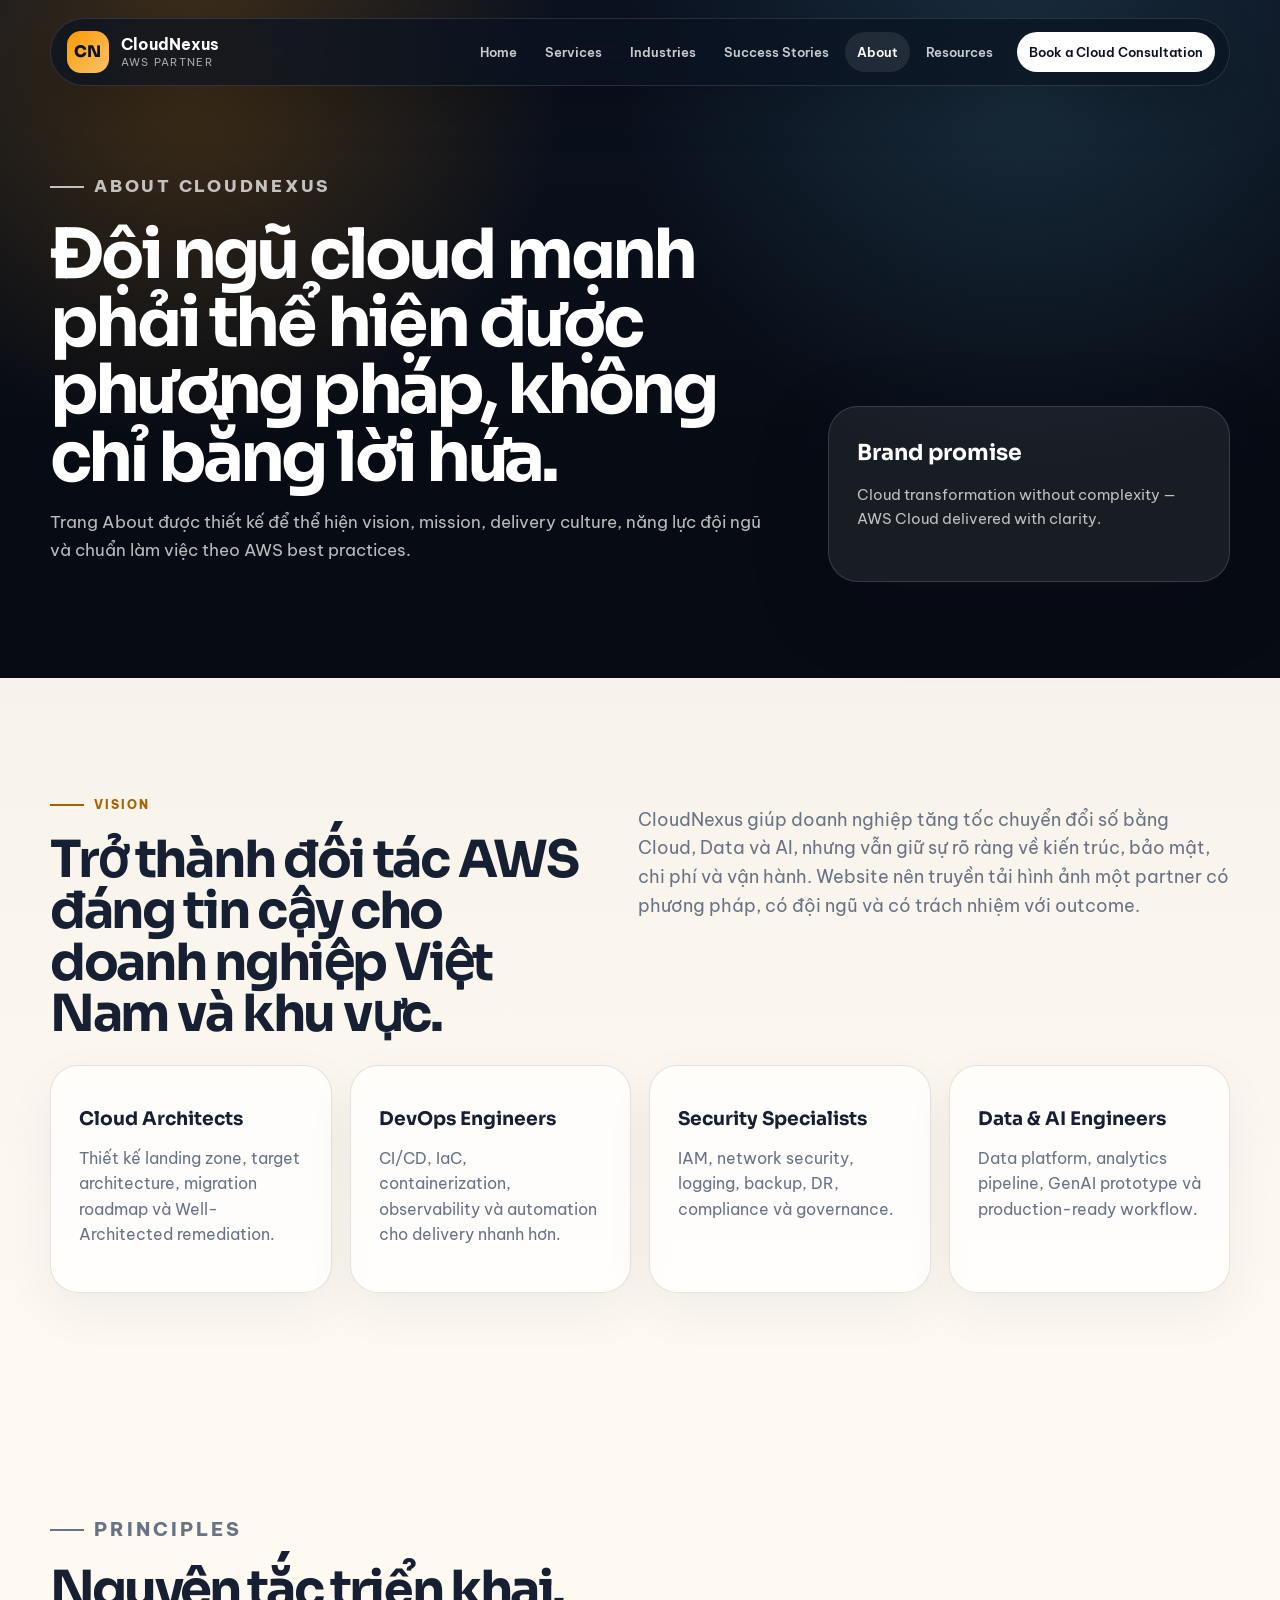
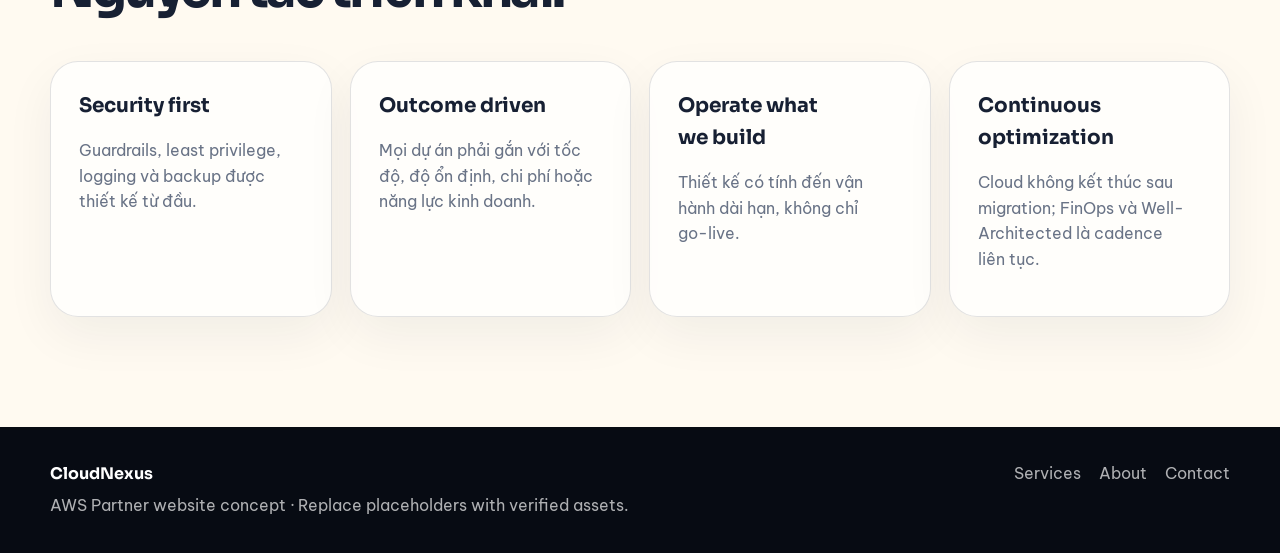
==== about.html @ 5b0bb78f "Build AWS partner website prototype" ====
<!doctype html>
<html lang="vi">
<head><meta charset="utf-8"><meta name="viewport" content="width=device-width, initial-scale=1"><title>About | CloudNexus AWS Partner</title><meta name="description" content="Vision, mission, team and delivery principles for CloudNexus AWS Partner concept."><link rel="preconnect" href="https://fonts.googleapis.com"><link rel="preconnect" href="https://fonts.gstatic.com" crossorigin><link href="https://fonts.googleapis.com/css2?family=Be+Vietnam+Pro:wght@400;500;600;700;800&family=Sora:wght@500;600;700;800&display=swap" rel="stylesheet"><link rel="stylesheet" href="css/style.css"><meta name="theme-color" content="#0b1220"></head>
<body><header class="site-header" data-header><a class="brand" href="index.html"><span class="brand-mark">CN</span><span><strong>CloudNexus</strong><small>AWS Partner</small></span></a><button class="nav-toggle" type="button" aria-expanded="false" aria-controls="site-nav"><span></span><span></span></button><nav id="site-nav" class="site-nav"><a href="index.html">Home</a><a href="services.html">Services</a><a href="industries.html">Industries</a><a href="success-stories.html">Success Stories</a><a class="is-active" href="about.html">About</a><a href="resources.html">Resources</a><a class="nav-cta" href="contact.html">Book a Cloud Consultation</a></nav></header>
<main>
  <section class="page-hero section-dark"><div class="page-hero-grid"><div><p class="eyebrow"><span></span> About CloudNexus</p><h1>Đội ngũ cloud mạnh phải thể hiện được phương pháp, không chỉ bằng lời hứa.</h1><p>Trang About được thiết kế để thể hiện vision, mission, delivery culture, năng lực đội ngũ và chuẩn làm việc theo AWS best practices.</p></div><aside class="page-brief"><b>Brand promise</b><p>Cloud transformation without complexity — AWS Cloud delivered with clarity.</p></aside></div></section>
  <section class="section page-section"><div class="about-story"><div><p class="eyebrow dark"><span></span> Vision</p><h2>Trở thành đối tác AWS đáng tin cậy cho doanh nghiệp Việt Nam và khu vực.</h2></div><p>CloudNexus giúp doanh nghiệp tăng tốc chuyển đổi số bằng Cloud, Data và AI, nhưng vẫn giữ sự rõ ràng về kiến trúc, bảo mật, chi phí và vận hành. Website nên truyền tải hình ảnh một partner có phương pháp, có đội ngũ và có trách nhiệm với outcome.</p></div><div class="team-grid"><article><h3>Cloud Architects</h3><p>Thiết kế landing zone, target architecture, migration roadmap và Well-Architected remediation.</p></article><article><h3>DevOps Engineers</h3><p>CI/CD, IaC, containerization, observability và automation cho delivery nhanh hơn.</p></article><article><h3>Security Specialists</h3><p>IAM, network security, logging, backup, DR, compliance và governance.</p></article><article><h3>Data & AI Engineers</h3><p>Data platform, analytics pipeline, GenAI prototype và production-ready workflow.</p></article></div></section>
  <section class="section section-soft"><div class="section-heading"><p class="eyebrow dark"><span></span> Principles</p><h2>Nguyên tắc triển khai.</h2></div><div class="principle-grid"><article><b>Security first</b><p>Guardrails, least privilege, logging và backup được thiết kế từ đầu.</p></article><article><b>Outcome driven</b><p>Mọi dự án phải gắn với tốc độ, độ ổn định, chi phí hoặc năng lực kinh doanh.</p></article><article><b>Operate what we build</b><p>Thiết kế có tính đến vận hành dài hạn, không chỉ go-live.</p></article><article><b>Continuous optimization</b><p>Cloud không kết thúc sau migration; FinOps và Well-Architected là cadence liên tục.</p></article></div></section>
</main><footer class="site-footer"><div><strong>CloudNexus</strong><p>AWS Partner website concept · Replace placeholders with verified assets.</p></div><nav><a href="services.html">Services</a><a href="about.html">About</a><a href="contact.html">Contact</a></nav></footer><script src="js/app.js"></script></body></html>
---- css/style.css ----
:root {
  --ink: #0b1220;
  --ink-2: #111a2e;
  --paper: #f7f3eb;
  --soft: #fffaf1;
  --text: #172033;
  --muted: #697386;
  --line: rgba(17, 26, 46, .12);
  --orange: #ff9900;
  --amber: #f7c46c;
  --cyan: #70d7ff;
  --white: #ffffff;
  --shadow: 0 24px 80px rgba(11, 18, 32, .18);
  --radius: 28px;
}

* { box-sizing: border-box; }
html { scroll-behavior: smooth; }
body {
  margin: 0;
  color: var(--text);
  background: var(--paper);
  font-family: "Be Vietnam Pro", system-ui, sans-serif;
  line-height: 1.6;
  text-wrap: pretty;
}
a { color: inherit; text-decoration: none; }
button, input, select, textarea { font: inherit; }

.site-header {
  position: fixed;
  z-index: 50;
  top: 18px;
  left: 50%;
  width: min(1180px, calc(100% - 32px));
  transform: translateX(-50%);
  display: flex;
  align-items: center;
  justify-content: space-between;
  gap: 24px;
  padding: 12px 14px 12px 16px;
  color: var(--white);
  border: 1px solid rgba(255,255,255,.12);
  border-radius: 999px;
  background: rgba(11, 18, 32, .72);
  backdrop-filter: blur(22px);
  box-shadow: 0 18px 50px rgba(0,0,0,.2);
  transition: .25s ease;
}
.site-header.is-scrolled { top: 10px; background: rgba(11, 18, 32, .9); }
.brand { display: inline-flex; align-items: center; gap: 12px; min-width: max-content; }
.brand-mark {
  display: grid; place-items: center;
  width: 42px; height: 42px;
  color: var(--ink);
  font-family: Sora, sans-serif;
  font-weight: 800;
  border-radius: 14px;
  background: linear-gradient(135deg, var(--orange), var(--amber));
}
.brand strong, .brand small { display: block; line-height: 1.05; }
.brand small { margin-top: 4px; color: rgba(255,255,255,.62); font-size: 11px; letter-spacing: .12em; text-transform: uppercase; }
.site-nav { display: flex; align-items: center; gap: 4px; }
.site-nav a { padding: 10px 12px; color: rgba(255,255,255,.78); font-size: 13px; font-weight: 600; border-radius: 999px; transition: .2s ease; }
.site-nav a:hover, .site-nav a.is-active { color: var(--white); background: rgba(255,255,255,.09); }
.site-nav .nav-cta { margin-left: 8px; color: var(--ink); background: var(--white); }
.site-nav .nav-cta:hover { color: var(--ink); background: var(--orange); }
.nav-toggle { display: none; background: none; border: 0; padding: 8px; }
.nav-toggle span { display: block; width: 24px; height: 2px; margin: 5px; background: var(--white); }

.section, .hero { padding: 110px max(24px, calc((100vw - 1180px) / 2)); }
.section-dark, .section-ink {
  color: var(--white);
  background:
    radial-gradient(circle at 15% 10%, rgba(255,153,0,.22), transparent 30%),
    radial-gradient(circle at 80% 10%, rgba(112,215,255,.14), transparent 34%),
    linear-gradient(180deg, var(--ink), #070b13 70%);
}
.section-ink { background: linear-gradient(180deg, #101827, #0b1220); }
.section-soft { background: var(--soft); }

.hero { min-height: 100vh; display: grid; align-items: center; padding-top: 150px; overflow: hidden; }
.hero-grid, .about-grid, .contact-grid { display: grid; grid-template-columns: 1.04fr .96fr; gap: 70px; align-items: center; }
.hero h1, .section h2 {
  margin: 0;
  font-family: Sora, "Be Vietnam Pro", sans-serif;
  font-size: clamp(42px, 6vw, 78px);
  line-height: .98;
  letter-spacing: -.055em;
}
.section h2 { font-size: clamp(34px, 4vw, 58px); color: inherit; }
.hero-lead, .section-heading p, .large { max-width: 720px; color: rgba(255,255,255,.72); font-size: clamp(16px, 1.45vw, 20px); }
.section-heading p, .section-heading.dark p, .section:not(.section-dark):not(.section-ink) .section-heading p { color: var(--muted); }
.eyebrow { display: inline-flex; align-items: center; gap: 10px; margin: 0 0 20px; color: var(--amber); font-size: 12px; font-weight: 800; letter-spacing: .16em; text-transform: uppercase; }
.eyebrow span { width: 34px; height: 2px; background: currentColor; }
.eyebrow.dark { color: #a46200; }
.hero-actions { display: flex; flex-wrap: wrap; gap: 14px; margin: 34px 0; }
.btn { display: inline-flex; align-items: center; justify-content: center; min-height: 52px; padding: 0 22px; border: 0; border-radius: 999px; font-weight: 800; cursor: pointer; transition: .22s ease; }
.btn-primary { color: var(--ink); background: linear-gradient(135deg, var(--orange), var(--amber)); box-shadow: 0 18px 44px rgba(255,153,0,.24); }
.btn-primary:hover { transform: translateY(-2px); box-shadow: 0 22px 56px rgba(255,153,0,.34); }
.btn-secondary { color: var(--white); border: 1px solid rgba(255,255,255,.2); background: rgba(255,255,255,.06); }
.hero-proof { display: flex; flex-wrap: wrap; gap: 10px; }
.hero-proof span, .trust-strip span { padding: 9px 12px; color: rgba(255,255,255,.78); border: 1px solid rgba(255,255,255,.13); border-radius: 999px; background: rgba(255,255,255,.05); font-size: 12px; font-weight: 700; }

.cloud-visual { position: relative; min-height: 560px; border: 1px solid rgba(255,255,255,.1); border-radius: 42px; background: linear-gradient(145deg, rgba(255,255,255,.08), rgba(255,255,255,.02)); box-shadow: var(--shadow); overflow: hidden; }
.cloud-visual::before { content: ""; position: absolute; inset: 48px; border-radius: 50%; background: radial-gradient(circle, rgba(255,153,0,.13), transparent 58%); }
.orbit { position: absolute; inset: 92px 62px; border: 1px solid rgba(255,255,255,.13); border-radius: 50%; transform: rotate(-18deg); }
.orbit-two { inset: 126px 44px; transform: rotate(28deg); border-color: rgba(112,215,255,.18); }
.visual-card-main { position: absolute; z-index: 3; left: 48px; right: 48px; top: 64px; padding: 24px; border: 1px solid rgba(255,255,255,.14); border-radius: 24px; background: rgba(11,18,32,.72); backdrop-filter: blur(12px); }
.visual-card p, .metric-panel span { margin: 0 0 8px; font-size: 12px; letter-spacing: .12em; text-transform: uppercase; }
.visual-card p { color: rgba(255,255,255,.56); }
.metric-panel span { color: var(--muted); }
.visual-card strong { font-family: Sora, sans-serif; font-size: clamp(22px, 2.2vw, 32px); }
.node { position: absolute; z-index: 2; display: grid; place-items: center; width: 82px; height: 82px; border-radius: 24px; color: var(--ink); background: var(--white); font-weight: 900; box-shadow: 0 18px 50px rgba(0,0,0,.24); }
.node-a { left: 52%; top: 38%; background: linear-gradient(135deg, var(--orange), var(--amber)); }
.node-b { left: 12%; top: 50%; }
.node-c { right: 10%; top: 44%; }
.node-d { left: 23%; bottom: 13%; background: #dff7ff; }
.metric-panel { position: absolute; z-index: 4; right: 38px; bottom: 38px; width: 250px; padding: 22px; border-radius: 24px; background: #fff; color: var(--ink); }
.metric-panel div { display: flex; align-items: baseline; justify-content: space-between; border-top: 1px solid rgba(11,18,32,.1); padding-top: 12px; margin-top: 12px; }
.metric-panel b { font-family: Sora, sans-serif; font-size: 28px; }
.metric-panel small { color: var(--muted); }

.trust-strip { display: flex; flex-wrap: wrap; justify-content: center; gap: 10px; padding: 24px; background: var(--ink-2); }
.section-heading { margin-bottom: 46px; }
.section-heading.split { display: grid; grid-template-columns: 1fr .75fr; gap: 42px; align-items: end; }
.section-heading.split p { margin: 0; }

.pain-grid, .service-grid, .industry-grid, .story-grid { display: grid; gap: 18px; }
.pain-grid { grid-template-columns: repeat(4, 1fr); }
.pain-card, .industry-grid article, .story-card, .mission-card, .resource-list { border: 1px solid var(--line); border-radius: var(--radius); background: rgba(255,255,255,.62); box-shadow: 0 18px 50px rgba(17,26,46,.06); }
.pain-card { padding: 24px; }
.pain-card b { font-family: Sora, sans-serif; }
.pain-card p, .industry-grid p, .story-card p { color: var(--muted); }

.service-grid { grid-template-columns: repeat(4, 1fr); }
.service-card { min-height: 260px; padding: 26px; border: 1px solid rgba(255,255,255,.1); border-radius: 30px; background: rgba(255,255,255,.045); transition: .22s ease; }
.service-card:hover { transform: translateY(-6px); background: rgba(255,255,255,.075); }
.service-card span { color: var(--orange); font-family: Sora, sans-serif; font-weight: 800; }
.service-card h3, .industry-grid h3, .story-card h3, .mission-card h3 { margin: 18px 0 10px; font-family: Sora, sans-serif; line-height: 1.16; }
.service-card p { color: rgba(255,255,255,.66); }

.steps { display: grid; grid-template-columns: repeat(6, 1fr); border: 1px solid var(--line); border-radius: 30px; overflow: hidden; background: var(--white); box-shadow: var(--shadow); }
.steps div { padding: 26px 18px; border-right: 1px solid var(--line); }
.steps div:last-child { border-right: 0; }
.steps span { display: block; color: #a46200; font-family: Sora, sans-serif; font-weight: 800; }
.steps p { margin: 10px 0 0; color: var(--muted); font-size: 13px; }

.industry-grid { grid-template-columns: repeat(3, 1fr); }
.industry-grid article { padding: 28px; }
.story-grid { grid-template-columns: repeat(3, 1fr); }
.story-card { padding: 30px; background: var(--white); }
.story-card small { color: #a46200; font-weight: 800; text-transform: uppercase; letter-spacing: .08em; }
.about .large { color: rgba(255,255,255,.72); }
.mission-card { padding: 34px; color: var(--text); background: var(--white); }
.mission-card ul { display: grid; gap: 10px; padding-left: 20px; color: var(--muted); }

.resource-list { display: grid; grid-template-columns: repeat(4, 1fr); overflow: hidden; background: var(--white); }
.resource-list a { padding: 26px; border-right: 1px solid var(--line); font-weight: 800; }
.resource-list a:last-child { border-right: 0; }
.resource-list a:hover { color: #a46200; background: var(--soft); }

.contact-grid { align-items: start; }
.contact-grid p { color: rgba(255,255,255,.7); font-size: 18px; }
.contact-form { display: grid; grid-template-columns: 1fr 1fr; gap: 16px; padding: 28px; border: 1px solid rgba(255,255,255,.12); border-radius: 32px; background: rgba(255,255,255,.06); }
.contact-form label { display: grid; gap: 8px; color: rgba(255,255,255,.7); font-size: 13px; font-weight: 700; }
.contact-form .full { grid-column: 1 / -1; }
.contact-form input, .contact-form select, .contact-form textarea { width: 100%; color: var(--white); border: 1px solid rgba(255,255,255,.14); border-radius: 16px; background: rgba(0,0,0,.18); padding: 14px 15px; outline: none; }
.contact-form input:focus, .contact-form select:focus, .contact-form textarea:focus { border-color: var(--orange); }
.contact-form option { color: var(--ink); }
.contact-form button { grid-column: 1 / -1; }

.site-footer { display: flex; justify-content: space-between; gap: 24px; padding: 34px max(24px, calc((100vw - 1180px) / 2)); color: rgba(255,255,255,.68); background: #070b13; }
.site-footer strong { color: var(--white); font-family: Sora, sans-serif; }
.site-footer p { margin: 6px 0 0; }
.site-footer nav { display: flex; gap: 18px; }

.reveal { opacity: 0; transform: translateY(24px); transition: opacity .7s ease, transform .7s ease; }
.reveal.is-visible { opacity: 1; transform: none; }
.hero .reveal { opacity: 1; transform: none; }

/* Subpage system */
.page-hero { padding: 170px max(24px, calc((100vw - 1180px) / 2)) 96px; }
.page-hero-grid { display: grid; grid-template-columns: 1.1fr .62fr; gap: 64px; align-items: end; }
.page-hero h1 {
  margin: 0;
  font-family: Sora, "Be Vietnam Pro", sans-serif;
  font-size: clamp(42px, 5.4vw, 76px);
  line-height: .98;
  letter-spacing: -.055em;
}
.page-hero p { max-width: 820px; color: rgba(255,255,255,.72); font-size: clamp(16px, 1.35vw, 20px); }
.page-brief { padding: 28px; border: 1px solid rgba(255,255,255,.14); border-radius: 30px; background: rgba(255,255,255,.07); box-shadow: var(--shadow); }
.page-brief b { display: block; font-family: Sora, sans-serif; font-size: 22px; }
.page-brief p { margin: 12px 0 22px; font-size: 15px; }
.page-section { background: linear-gradient(180deg, var(--paper), #fffaf1); }

.offer-grid { display: grid; grid-template-columns: repeat(4, 1fr); gap: 18px; }
.offer-grid article,
.industry-matrix article,
.team-grid article,
.principle-grid article,
.resource-cards article,
.featured-resource,
.case-feature,
.contact-points div {
  border: 1px solid var(--line);
  border-radius: 28px;
  background: rgba(255,255,255,.72);
  box-shadow: 0 18px 50px rgba(17,26,46,.06);
}
.offer-grid article { padding: 25px; }
.offer-grid small, .resource-cards span, .industry-matrix span { color: #a46200; font-weight: 900; letter-spacing: .1em; text-transform: uppercase; }
.offer-grid h3, .industry-matrix h3, .team-grid h3, .resource-cards h3 { margin: 14px 0 10px; font-family: Sora, sans-serif; line-height: 1.16; }
.offer-grid p, .offer-grid li, .industry-matrix p, .industry-matrix dd, .team-grid p, .principle-grid p, .resource-cards p, .featured-resource p { color: var(--muted); }
.offer-grid ul { margin: 18px 0 0; padding-left: 18px; }

.timeline { display: grid; grid-template-columns: repeat(4, 1fr); gap: 16px; }
.timeline div { padding: 26px; border: 1px solid rgba(255,255,255,.12); border-radius: 28px; background: rgba(255,255,255,.06); }
.timeline b { font-family: Sora, sans-serif; color: var(--amber); }
.timeline p { color: rgba(255,255,255,.68); }

.industry-matrix { display: grid; grid-template-columns: repeat(2, 1fr); gap: 18px; }
.industry-matrix article { padding: 32px; }
.industry-matrix dl { margin: 22px 0 0; padding-top: 18px; border-top: 1px solid var(--line); }
.industry-matrix dt { font-weight: 900; color: var(--text); }
.industry-matrix dd { margin: 6px 0 0; }

.case-feature { padding: 38px; margin-bottom: 22px; background: var(--white); }
.case-feature small { color: #a46200; font-weight: 900; letter-spacing: .12em; text-transform: uppercase; }
.case-feature h2 { margin: 10px 0 24px; font-family: Sora, sans-serif; font-size: clamp(32px, 4vw, 56px); line-height: 1; letter-spacing: -.045em; }
.case-columns { display: grid; grid-template-columns: repeat(3, 1fr); gap: 18px; }
.case-columns p { margin: 0; color: var(--muted); }
.story-grid-deep { grid-template-columns: repeat(3, 1fr); }

.about-story { display: grid; grid-template-columns: .9fr 1fr; gap: 56px; align-items: start; margin-bottom: 26px; }
.about-story h2 { margin: 0; font-family: Sora, sans-serif; font-size: clamp(34px, 4vw, 58px); line-height: 1; letter-spacing: -.045em; }
.about-story > p { color: var(--muted); font-size: 18px; }
.team-grid, .principle-grid { display: grid; grid-template-columns: repeat(4, 1fr); gap: 18px; }
.team-grid article, .principle-grid article { padding: 28px; }
.principle-grid b { font-family: Sora, sans-serif; font-size: 20px; }

.resource-catalog { display: grid; grid-template-columns: .85fr 1.15fr; gap: 20px; align-items: start; }
.featured-resource { padding: 34px; position: sticky; top: 120px; background: var(--ink); color: var(--white); }
.featured-resource small { color: var(--amber); font-weight: 900; letter-spacing: .12em; text-transform: uppercase; }
.featured-resource h2 { margin: 14px 0; font-family: Sora, sans-serif; font-size: clamp(30px, 3vw, 44px); line-height: 1; }
.featured-resource p { color: rgba(255,255,255,.7); }
.resource-cards { display: grid; grid-template-columns: repeat(2, 1fr); gap: 18px; }
.resource-cards article { padding: 26px; }

.contact-page { padding-top: 96px; }
.contact-points { display: grid; gap: 12px; margin-top: 28px; }
.contact-points div { padding: 18px 20px; background: rgba(255,255,255,.07); border-color: rgba(255,255,255,.13); }
.contact-points b, .contact-points span { display: block; }
.contact-points span { color: rgba(255,255,255,.66); }

@media (max-width: 980px) {
  .site-header { border-radius: 26px; align-items: flex-start; }
  .nav-toggle { display: block; margin-left: auto; }
  .site-nav { position: absolute; top: calc(100% + 10px); left: 0; right: 0; display: none; flex-direction: column; align-items: stretch; padding: 14px; border-radius: 24px; background: rgba(11,18,32,.96); }
  .site-nav.is-open { display: flex; }
  .site-nav a { padding: 13px 16px; }
  .site-nav .nav-cta { margin-left: 0; text-align: center; }
  .hero-grid, .about-grid, .contact-grid, .section-heading.split { grid-template-columns: 1fr; }
  .page-hero-grid, .resource-catalog, .about-story { grid-template-columns: 1fr; }
  .offer-grid, .timeline, .team-grid, .principle-grid { grid-template-columns: 1fr 1fr; }
  .featured-resource { position: static; }
  .cloud-visual { min-height: 440px; }
  .pain-grid, .service-grid, .industry-grid, .story-grid, .resource-list { grid-template-columns: 1fr 1fr; }
  .steps { grid-template-columns: 1fr 1fr 1fr; }
}

@media (max-width: 640px) {
  .section, .hero { padding: 86px 18px; }
  .page-hero { padding: 130px 18px 70px; }
  .hero { padding-top: 130px; }
  .hero h1, .section h2, .page-hero h1 { letter-spacing: -.04em; }
  .pain-grid, .service-grid, .industry-grid, .story-grid, .resource-list, .steps, .contact-form, .offer-grid, .timeline, .industry-matrix, .case-columns, .story-grid-deep, .team-grid, .principle-grid, .resource-cards { grid-template-columns: 1fr; }
  .steps div, .resource-list a { border-right: 0; border-bottom: 1px solid var(--line); }
  .cloud-visual { min-height: 380px; border-radius: 30px; }
  .visual-card-main { left: 20px; right: 20px; top: 26px; padding: 18px; }
  .visual-card strong { font-size: 21px; }
  .orbit { inset: 118px 34px 76px; }
  .orbit-two { inset: 138px 18px 58px; }
  .node { width: 58px; height: 58px; border-radius: 18px; font-size: 12px; }
  .node-a { left: 56%; top: 42%; }
  .node-b { left: 10%; top: 50%; }
  .node-c { display: none; }
  .node-d { left: 22%; bottom: 29%; }
  .metric-panel { left: 20px; right: 20px; bottom: 20px; width: auto; padding: 16px; }
  .metric-panel div { padding-top: 8px; margin-top: 8px; }
  .metric-panel b { font-size: 24px; }
  .site-footer { flex-direction: column; }
}
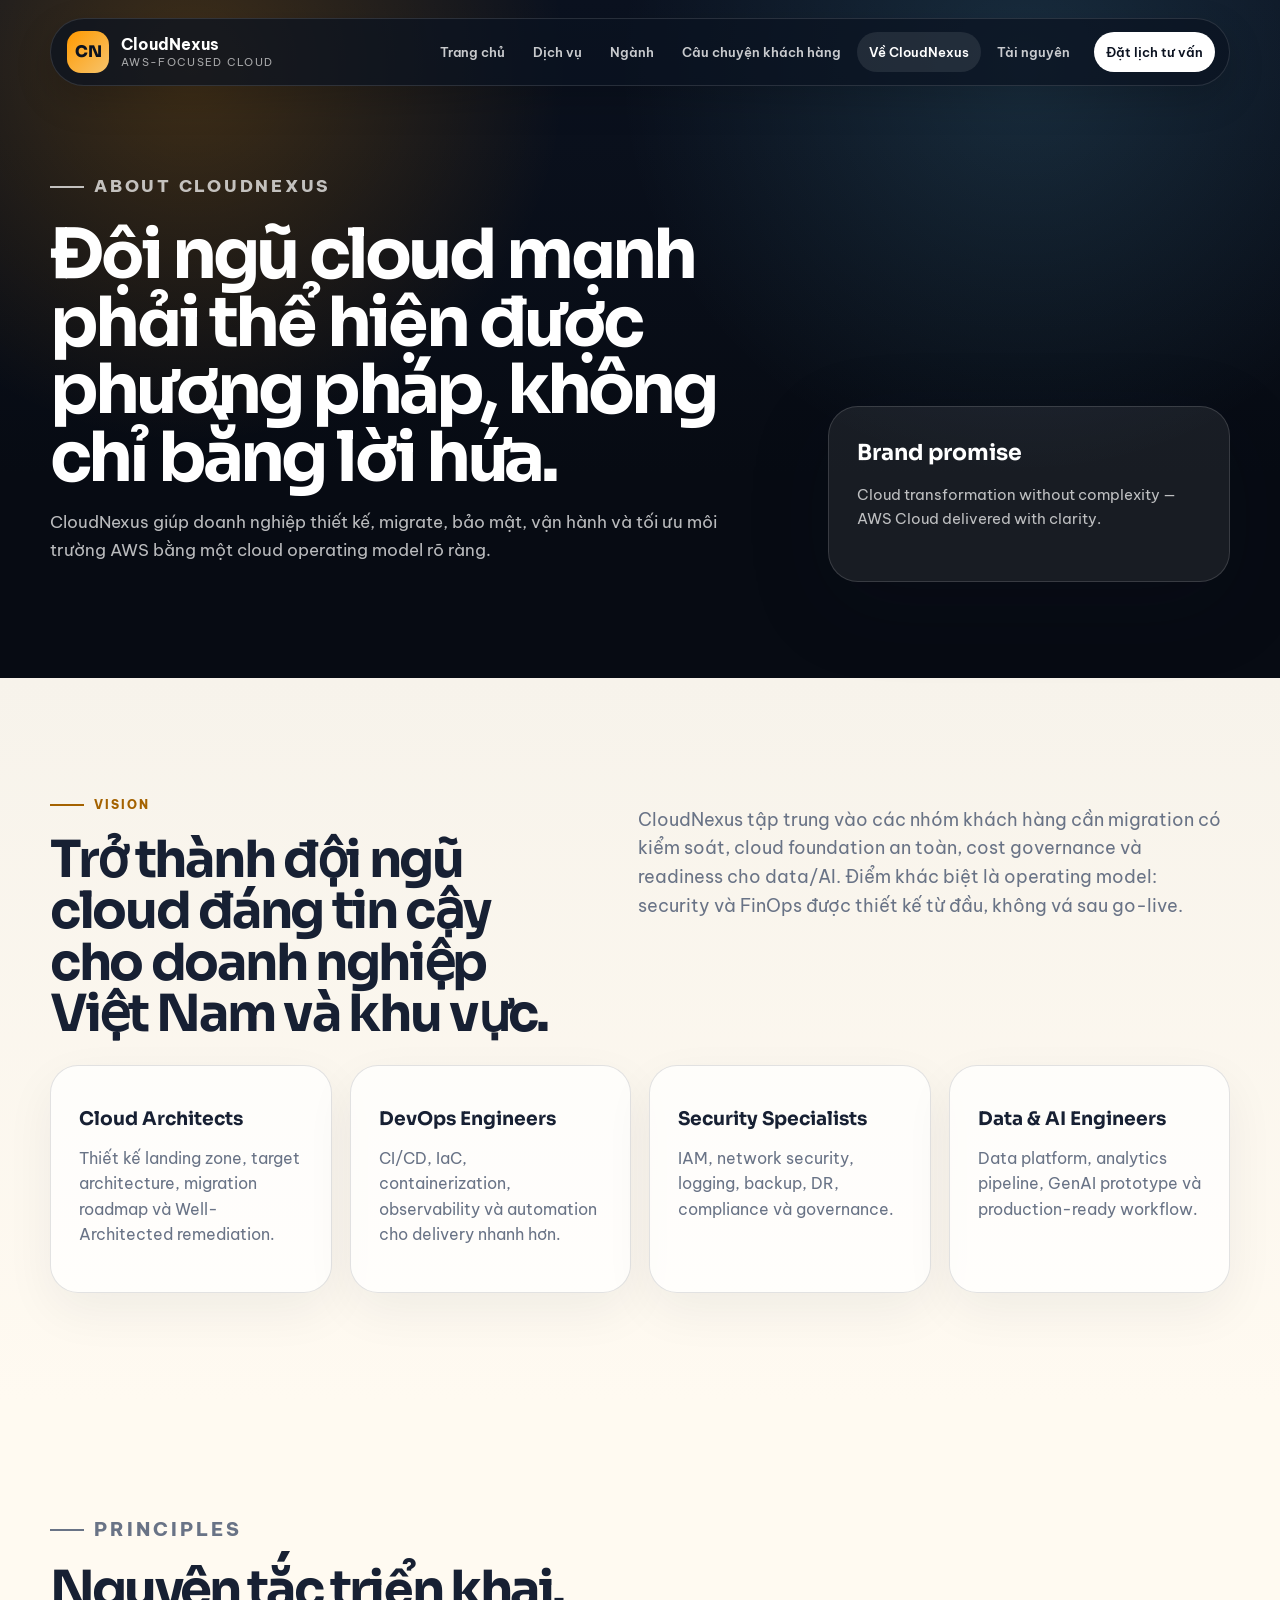
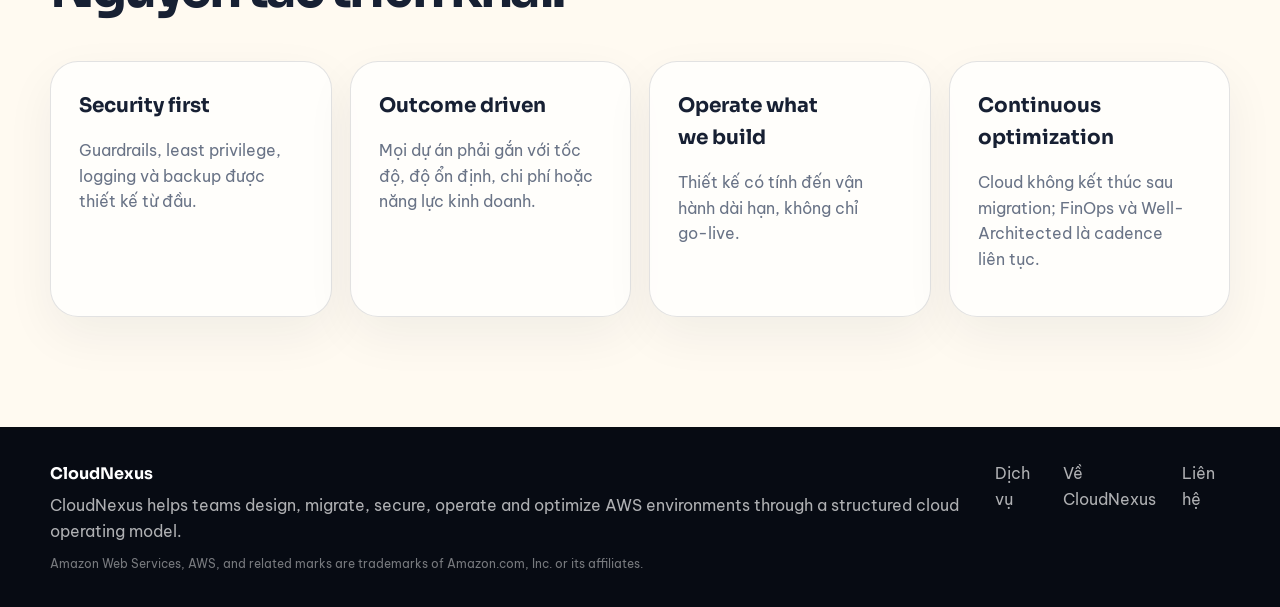
==== commit 8661a423: "Update website content and structure for CloudNexus AWS-focused Cloud Consulting" ====
--- a/about.html
+++ b/about.html
@@ -1,9 +1,9 @@
 <!doctype html>
 <html lang="vi">
-<head><meta charset="utf-8"><meta name="viewport" content="width=device-width, initial-scale=1"><title>About | CloudNexus AWS Partner</title><meta name="description" content="Vision, mission, team and delivery principles for CloudNexus AWS Partner concept."><link rel="preconnect" href="https://fonts.googleapis.com"><link rel="preconnect" href="https://fonts.gstatic.com" crossorigin><link href="https://fonts.googleapis.com/css2?family=Be+Vietnam+Pro:wght@400;500;600;700;800&family=Sora:wght@500;600;700;800&display=swap" rel="stylesheet"><link rel="stylesheet" href="css/style.css"><meta name="theme-color" content="#0b1220"></head>
-<body><header class="site-header" data-header><a class="brand" href="index.html"><span class="brand-mark">CN</span><span><strong>CloudNexus</strong><small>AWS Partner</small></span></a><button class="nav-toggle" type="button" aria-expanded="false" aria-controls="site-nav"><span></span><span></span></button><nav id="site-nav" class="site-nav"><a href="index.html">Home</a><a href="services.html">Services</a><a href="industries.html">Industries</a><a href="success-stories.html">Success Stories</a><a class="is-active" href="about.html">About</a><a href="resources.html">Resources</a><a class="nav-cta" href="contact.html">Book a Cloud Consultation</a></nav></header>
+<head><meta charset="utf-8"><meta name="viewport" content="width=device-width, initial-scale=1"><title>Về CloudNexus | AWS-focused Cloud Consulting</title><meta name="description" content="Vision, mission, team and delivery principles for CloudNexus AWS-focused cloud consulting."><link rel="preconnect" href="https://fonts.googleapis.com"><link rel="preconnect" href="https://fonts.gstatic.com" crossorigin><link href="https://fonts.googleapis.com/css2?family=Be+Vietnam+Pro:wght@400;500;600;700;800&family=Sora:wght@500;600;700;800&display=swap" rel="stylesheet"><link rel="stylesheet" href="css/style.css"><meta name="theme-color" content="#0b1220"></head>
+<body><header class="site-header" data-header><a class="brand" href="index.html"><span class="brand-mark">CN</span><span><strong>CloudNexus</strong><small>AWS-focused Cloud</small></span></a><button class="nav-toggle" type="button" aria-expanded="false" aria-controls="site-nav"><span></span><span></span></button><nav id="site-nav" class="site-nav"><a href="index.html">Trang chủ</a><a href="services.html">Dịch vụ</a><a href="industries.html">Ngành</a><a href="success-stories.html">Câu chuyện khách hàng</a><a class="is-active" href="about.html">Về CloudNexus</a><a href="resources.html">Tài nguyên</a><a class="nav-cta" href="contact.html">Đặt lịch tư vấn</a></nav></header>
 <main>
-  <section class="page-hero section-dark"><div class="page-hero-grid"><div><p class="eyebrow"><span></span> About CloudNexus</p><h1>Đội ngũ cloud mạnh phải thể hiện được phương pháp, không chỉ bằng lời hứa.</h1><p>Trang About được thiết kế để thể hiện vision, mission, delivery culture, năng lực đội ngũ và chuẩn làm việc theo AWS best practices.</p></div><aside class="page-brief"><b>Brand promise</b><p>Cloud transformation without complexity — AWS Cloud delivered with clarity.</p></aside></div></section>
-  <section class="section page-section"><div class="about-story"><div><p class="eyebrow dark"><span></span> Vision</p><h2>Trở thành đối tác AWS đáng tin cậy cho doanh nghiệp Việt Nam và khu vực.</h2></div><p>CloudNexus giúp doanh nghiệp tăng tốc chuyển đổi số bằng Cloud, Data và AI, nhưng vẫn giữ sự rõ ràng về kiến trúc, bảo mật, chi phí và vận hành. Website nên truyền tải hình ảnh một partner có phương pháp, có đội ngũ và có trách nhiệm với outcome.</p></div><div class="team-grid"><article><h3>Cloud Architects</h3><p>Thiết kế landing zone, target architecture, migration roadmap và Well-Architected remediation.</p></article><article><h3>DevOps Engineers</h3><p>CI/CD, IaC, containerization, observability và automation cho delivery nhanh hơn.</p></article><article><h3>Security Specialists</h3><p>IAM, network security, logging, backup, DR, compliance và governance.</p></article><article><h3>Data & AI Engineers</h3><p>Data platform, analytics pipeline, GenAI prototype và production-ready workflow.</p></article></div></section>
+  <section class="page-hero section-dark"><div class="page-hero-grid"><div><p class="eyebrow"><span></span> About CloudNexus</p><h1>Đội ngũ cloud mạnh phải thể hiện được phương pháp, không chỉ bằng lời hứa.</h1><p>CloudNexus giúp doanh nghiệp thiết kế, migrate, bảo mật, vận hành và tối ưu môi trường AWS bằng một cloud operating model rõ ràng.</p></div><aside class="page-brief"><b>Brand promise</b><p>Cloud transformation without complexity — AWS Cloud delivered with clarity.</p></aside></div></section>
+  <section class="section page-section"><div class="about-story"><div><p class="eyebrow dark"><span></span> Vision</p><h2>Trở thành đội ngũ cloud đáng tin cậy cho doanh nghiệp Việt Nam và khu vực.</h2></div><p>CloudNexus tập trung vào các nhóm khách hàng cần migration có kiểm soát, cloud foundation an toàn, cost governance và readiness cho data/AI. Điểm khác biệt là operating model: security và FinOps được thiết kế từ đầu, không vá sau go-live.</p></div><div class="team-grid"><article><h3>Cloud Architects</h3><p>Thiết kế landing zone, target architecture, migration roadmap và Well-Architected remediation.</p></article><article><h3>DevOps Engineers</h3><p>CI/CD, IaC, containerization, observability và automation cho delivery nhanh hơn.</p></article><article><h3>Security Specialists</h3><p>IAM, network security, logging, backup, DR, compliance và governance.</p></article><article><h3>Data & AI Engineers</h3><p>Data platform, analytics pipeline, GenAI prototype và production-ready workflow.</p></article></div></section>
   <section class="section section-soft"><div class="section-heading"><p class="eyebrow dark"><span></span> Principles</p><h2>Nguyên tắc triển khai.</h2></div><div class="principle-grid"><article><b>Security first</b><p>Guardrails, least privilege, logging và backup được thiết kế từ đầu.</p></article><article><b>Outcome driven</b><p>Mọi dự án phải gắn với tốc độ, độ ổn định, chi phí hoặc năng lực kinh doanh.</p></article><article><b>Operate what we build</b><p>Thiết kế có tính đến vận hành dài hạn, không chỉ go-live.</p></article><article><b>Continuous optimization</b><p>Cloud không kết thúc sau migration; FinOps và Well-Architected là cadence liên tục.</p></article></div></section>
-</main><footer class="site-footer"><div><strong>CloudNexus</strong><p>AWS Partner website concept · Replace placeholders with verified assets.</p></div><nav><a href="services.html">Services</a><a href="about.html">About</a><a href="contact.html">Contact</a></nav></footer><script src="js/app.js"></script></body></html>
+</main><footer class="site-footer"><div><strong>CloudNexus</strong><p>CloudNexus helps teams design, migrate, secure, operate and optimize AWS environments through a structured cloud operating model.</p><small>Amazon Web Services, AWS, and related marks are trademarks of Amazon.com, Inc. or its affiliates.</small></div><nav><a href="services.html">Dịch vụ</a><a href="about.html">Về CloudNexus</a><a href="contact.html">Liên hệ</a></nav></footer><script src="js/app.js"></script></body></html>
--- a/css/style.css
+++ b/css/style.css
@@ -43,8 +43,7 @@
   border: 1px solid rgba(255,255,255,.12);
   border-radius: 999px;
   background: rgba(11, 18, 32, .72);
-  backdrop-filter: blur(22px);
-  box-shadow: 0 18px 50px rgba(0,0,0,.2);
+  box-shadow: 0 14px 36px rgba(0,0,0,.18);
   transition: .25s ease;
 }
 .site-header.is-scrolled { top: 10px; background: rgba(11, 18, 32, .9); }
@@ -106,12 +105,12 @@
 .cloud-visual::before { content: ""; position: absolute; inset: 48px; border-radius: 50%; background: radial-gradient(circle, rgba(255,153,0,.13), transparent 58%); }
 .orbit { position: absolute; inset: 92px 62px; border: 1px solid rgba(255,255,255,.13); border-radius: 50%; transform: rotate(-18deg); }
 .orbit-two { inset: 126px 44px; transform: rotate(28deg); border-color: rgba(112,215,255,.18); }
-.visual-card-main { position: absolute; z-index: 3; left: 48px; right: 48px; top: 64px; padding: 24px; border: 1px solid rgba(255,255,255,.14); border-radius: 24px; background: rgba(11,18,32,.72); backdrop-filter: blur(12px); }
+.visual-card-main { position: absolute; z-index: 3; left: 48px; right: 48px; top: 64px; padding: 24px; border: 1px solid rgba(255,255,255,.14); border-radius: 24px; background: rgba(11,18,32,.9); }
 .visual-card p, .metric-panel span { margin: 0 0 8px; font-size: 12px; letter-spacing: .12em; text-transform: uppercase; }
 .visual-card p { color: rgba(255,255,255,.56); }
 .metric-panel span { color: var(--muted); }
 .visual-card strong { font-family: Sora, sans-serif; font-size: clamp(22px, 2.2vw, 32px); }
-.node { position: absolute; z-index: 2; display: grid; place-items: center; width: 82px; height: 82px; border-radius: 24px; color: var(--ink); background: var(--white); font-weight: 900; box-shadow: 0 18px 50px rgba(0,0,0,.24); }
+.node { position: absolute; z-index: 2; display: grid; place-items: center; width: 82px; height: 82px; border-radius: 24px; color: var(--ink); background: var(--white); font-weight: 900; box-shadow: 0 12px 30px rgba(0,0,0,.2); }
 .node-a { left: 52%; top: 38%; background: linear-gradient(135deg, var(--orange), var(--amber)); }
 .node-b { left: 12%; top: 50%; }
 .node-c { right: 10%; top: 44%; }
@@ -121,6 +120,119 @@
 .metric-panel b { font-family: Sora, sans-serif; font-size: 28px; }
 .metric-panel small { color: var(--muted); }
 
+.architecture-visual {
+  display: grid;
+  grid-template-rows: auto auto 1fr auto;
+  gap: 18px;
+  padding: 34px;
+  min-height: 560px;
+}
+.architecture-visual::before { display: none; }
+.architecture-glow {
+  position: absolute;
+  inset: 16% 12% auto;
+  height: 260px;
+  border-radius: 999px;
+  background: radial-gradient(circle, rgba(255,153,0,.22), rgba(112,215,255,.08) 44%, transparent 70%);
+  filter: blur(10px);
+  opacity: .72;
+}
+.architecture-header,
+.architecture-core,
+.architecture-grid,
+.architecture-status {
+  position: relative;
+  z-index: 2;
+}
+.architecture-header {
+  padding: 26px;
+  border: 1px solid rgba(255,255,255,.12);
+  border-radius: 26px;
+  background: rgba(11,18,32,.88);
+}
+.architecture-header p,
+.architecture-status > span {
+  margin: 0 0 10px;
+  color: rgba(255,255,255,.58);
+  font-size: 12px;
+  font-weight: 800;
+  letter-spacing: .14em;
+  text-transform: uppercase;
+}
+.architecture-header strong {
+  display: block;
+  color: var(--white);
+  font-family: Sora, sans-serif;
+  font-size: clamp(24px, 2.5vw, 34px);
+  line-height: 1.15;
+}
+.architecture-core {
+  display: grid;
+  gap: 8px;
+  justify-items: center;
+  margin: 4px auto 0;
+  width: min(390px, 100%);
+  padding: 22px 26px;
+  border-radius: 24px;
+  color: var(--ink);
+  background: linear-gradient(135deg, var(--orange), var(--amber));
+  box-shadow: 0 18px 42px rgba(255,153,0,.2);
+}
+.core-label {
+  font-size: 12px;
+  font-weight: 900;
+  letter-spacing: .14em;
+  text-transform: uppercase;
+}
+.architecture-core b { font-family: Sora, sans-serif; text-align: center; }
+.architecture-grid {
+  display: grid;
+  grid-template-columns: repeat(4, 1fr);
+  gap: 12px;
+  align-self: end;
+}
+.architecture-grid div {
+  min-height: 122px;
+  padding: 18px;
+  border: 1px solid rgba(255,255,255,.12);
+  border-radius: 22px;
+  background: rgba(255,255,255,.07);
+}
+.architecture-grid span {
+  color: var(--amber);
+  font-family: Sora, sans-serif;
+  font-size: 12px;
+  font-weight: 900;
+}
+.architecture-grid b,
+.architecture-grid small { display: block; }
+.architecture-grid b { margin-top: 18px; font-family: Sora, sans-serif; }
+.architecture-grid small { margin-top: 4px; color: rgba(255,255,255,.58); }
+.architecture-status {
+  display: grid;
+  grid-template-columns: auto 1fr 1fr;
+  gap: 14px;
+  align-items: center;
+  padding: 18px 20px;
+  border-radius: 24px;
+  color: var(--ink);
+  background: var(--white);
+}
+.architecture-status > span {
+  margin: 0;
+  color: var(--muted);
+}
+.status-row {
+  display: flex;
+  align-items: baseline;
+  justify-content: space-between;
+  gap: 12px;
+  padding-left: 14px;
+  border-left: 1px solid rgba(11,18,32,.1);
+}
+.status-row b { font-family: Sora, sans-serif; font-size: 24px; }
+.status-row small { color: var(--muted); }
+
 .trust-strip { display: flex; flex-wrap: wrap; justify-content: center; gap: 10px; padding: 24px; background: var(--ink-2); }
 .section-heading { margin-bottom: 46px; }
 .section-heading.split { display: grid; grid-template-columns: 1fr .75fr; gap: 42px; align-items: end; }
@@ -140,11 +252,112 @@
 .service-card h3, .industry-grid h3, .story-card h3, .mission-card h3 { margin: 18px 0 10px; font-family: Sora, sans-serif; line-height: 1.16; }
 .service-card p { color: rgba(255,255,255,.66); }
 
+.capability-system {
+  display: grid;
+  grid-template-columns: 1.05fr 1fr 1fr;
+  gap: 16px;
+}
+.capability-layer {
+  min-height: 280px;
+  padding: 26px;
+  border: 1px solid rgba(255,255,255,.11);
+  border-radius: 30px;
+  background:
+    linear-gradient(180deg, rgba(255,255,255,.075), rgba(255,255,255,.035));
+}
+.capability-layer.foundation,
+.capability-layer.data-ai {
+  grid-column: span 1;
+  background:
+    radial-gradient(circle at 20% 0%, rgba(255,153,0,.22), transparent 38%),
+    linear-gradient(180deg, rgba(255,255,255,.09), rgba(255,255,255,.035));
+}
+.capability-layer span {
+  color: var(--amber);
+  font-size: 12px;
+  font-weight: 900;
+  letter-spacing: .13em;
+  text-transform: uppercase;
+}
+.capability-layer h3 {
+  margin: 18px 0;
+  font-family: Sora, sans-serif;
+  font-size: 22px;
+  line-height: 1.18;
+}
+.capability-layer ul {
+  display: grid;
+  gap: 10px;
+  margin: 0;
+  padding: 0;
+  list-style: none;
+}
+.capability-layer li {
+  padding: 10px 12px;
+  color: rgba(255,255,255,.72);
+  border: 1px solid rgba(255,255,255,.09);
+  border-radius: 999px;
+  background: rgba(255,255,255,.04);
+  font-size: 13px;
+  font-weight: 700;
+}
+
 .steps { display: grid; grid-template-columns: repeat(6, 1fr); border: 1px solid var(--line); border-radius: 30px; overflow: hidden; background: var(--white); box-shadow: var(--shadow); }
 .steps div { padding: 26px 18px; border-right: 1px solid var(--line); }
 .steps div:last-child { border-right: 0; }
 .steps span { display: block; color: #a46200; font-family: Sora, sans-serif; font-weight: 800; }
 .steps p { margin: 10px 0 0; color: var(--muted); font-size: 13px; }
+
+.operating-model {
+  display: grid;
+  grid-template-columns: repeat(6, 1fr);
+  gap: 0;
+  overflow: hidden;
+  border: 1px solid var(--line);
+  border-radius: 34px;
+  background: var(--white);
+  box-shadow: var(--shadow);
+}
+.model-step {
+  position: relative;
+  min-height: 240px;
+  padding: 28px 20px;
+  border-right: 1px solid var(--line);
+}
+.model-step:last-child { border-right: 0; }
+.model-step::after {
+  content: "";
+  position: absolute;
+  top: 50%;
+  right: -10px;
+  z-index: 2;
+  width: 20px;
+  height: 20px;
+  border-top: 1px solid var(--line);
+  border-right: 1px solid var(--line);
+  background: var(--white);
+  transform: translateY(-50%) rotate(45deg);
+}
+.model-step:last-child::after { display: none; }
+.model-step span {
+  display: inline-grid;
+  place-items: center;
+  width: 42px;
+  height: 42px;
+  color: var(--ink);
+  border-radius: 14px;
+  background: linear-gradient(135deg, var(--orange), var(--amber));
+  font-family: Sora, sans-serif;
+  font-weight: 900;
+}
+.model-step b {
+  display: block;
+  margin-top: 26px;
+  font-family: Sora, sans-serif;
+  font-size: 18px;
+  line-height: 1.18;
+}
+.model-step p { color: var(--muted); font-size: 13px; }
 
 .industry-grid { grid-template-columns: repeat(3, 1fr); }
 .industry-grid article { padding: 28px; }
@@ -173,11 +386,22 @@
 .site-footer { display: flex; justify-content: space-between; gap: 24px; padding: 34px max(24px, calc((100vw - 1180px) / 2)); color: rgba(255,255,255,.68); background: #070b13; }
 .site-footer strong { color: var(--white); font-family: Sora, sans-serif; }
 .site-footer p { margin: 6px 0 0; }
+.site-footer small { display: block; max-width: 680px; margin-top: 10px; color: rgba(255,255,255,.45); font-size: 12px; }
 .site-footer nav { display: flex; gap: 18px; }
 
 .reveal { opacity: 0; transform: translateY(24px); transition: opacity .7s ease, transform .7s ease; }
 .reveal.is-visible { opacity: 1; transform: none; }
 .hero .reveal { opacity: 1; transform: none; }
+
+@media (prefers-reduced-motion: reduce) {
+  *, *::before, *::after {
+    animation-duration: .01ms !important;
+    animation-iteration-count: 1 !important;
+    scroll-behavior: auto !important;
+    transition-duration: .01ms !important;
+  }
+  .reveal { opacity: 1; transform: none; }
+}
 
 /* Subpage system */
 .page-hero { padding: 170px max(24px, calc((100vw - 1180px) / 2)) 96px; }
@@ -264,8 +488,17 @@
   .hero-grid, .about-grid, .contact-grid, .section-heading.split { grid-template-columns: 1fr; }
   .page-hero-grid, .resource-catalog, .about-story { grid-template-columns: 1fr; }
   .offer-grid, .timeline, .team-grid, .principle-grid { grid-template-columns: 1fr 1fr; }
+  .capability-system { grid-template-columns: 1fr 1fr; }
+  .operating-model { grid-template-columns: 1fr 1fr 1fr; }
+  .model-step { min-height: 210px; }
+  .model-step:nth-child(3n) { border-right: 0; }
+  .model-step::after { display: none; }
   .featured-resource { position: static; }
   .cloud-visual { min-height: 440px; }
+  .architecture-visual { min-height: auto; }
+  .architecture-grid { grid-template-columns: repeat(2, 1fr); }
+  .architecture-status { grid-template-columns: 1fr; }
+  .status-row { padding-left: 0; border-left: 0; padding-top: 10px; border-top: 1px solid rgba(11,18,32,.1); }
   .pain-grid, .service-grid, .industry-grid, .story-grid, .resource-list { grid-template-columns: 1fr 1fr; }
   .steps { grid-template-columns: 1fr 1fr 1fr; }
 }
@@ -275,9 +508,18 @@
   .page-hero { padding: 130px 18px 70px; }
   .hero { padding-top: 130px; }
   .hero h1, .section h2, .page-hero h1 { letter-spacing: -.04em; }
-  .pain-grid, .service-grid, .industry-grid, .story-grid, .resource-list, .steps, .contact-form, .offer-grid, .timeline, .industry-matrix, .case-columns, .story-grid-deep, .team-grid, .principle-grid, .resource-cards { grid-template-columns: 1fr; }
+  .pain-grid, .service-grid, .industry-grid, .story-grid, .resource-list, .steps, .contact-form, .offer-grid, .timeline, .industry-matrix, .case-columns, .story-grid-deep, .team-grid, .principle-grid, .resource-cards, .capability-system, .operating-model { grid-template-columns: 1fr; }
+  .model-step { min-height: auto; border-right: 0; border-bottom: 1px solid var(--line); }
+  .model-step:last-child { border-bottom: 0; }
   .steps div, .resource-list a { border-right: 0; border-bottom: 1px solid var(--line); }
   .cloud-visual { min-height: 380px; border-radius: 30px; }
+  .architecture-visual { padding: 20px; gap: 14px; }
+  .architecture-header { padding: 18px; border-radius: 22px; }
+  .architecture-header strong { font-size: 22px; }
+  .architecture-core { padding: 18px; border-radius: 20px; }
+  .architecture-grid { grid-template-columns: 1fr 1fr; gap: 10px; }
+  .architecture-grid div { min-height: 104px; padding: 14px; }
+  .architecture-grid b { margin-top: 10px; }
   .visual-card-main { left: 20px; right: 20px; top: 26px; padding: 18px; }
   .visual-card strong { font-size: 21px; }
   .orbit { inset: 118px 34px 76px; }
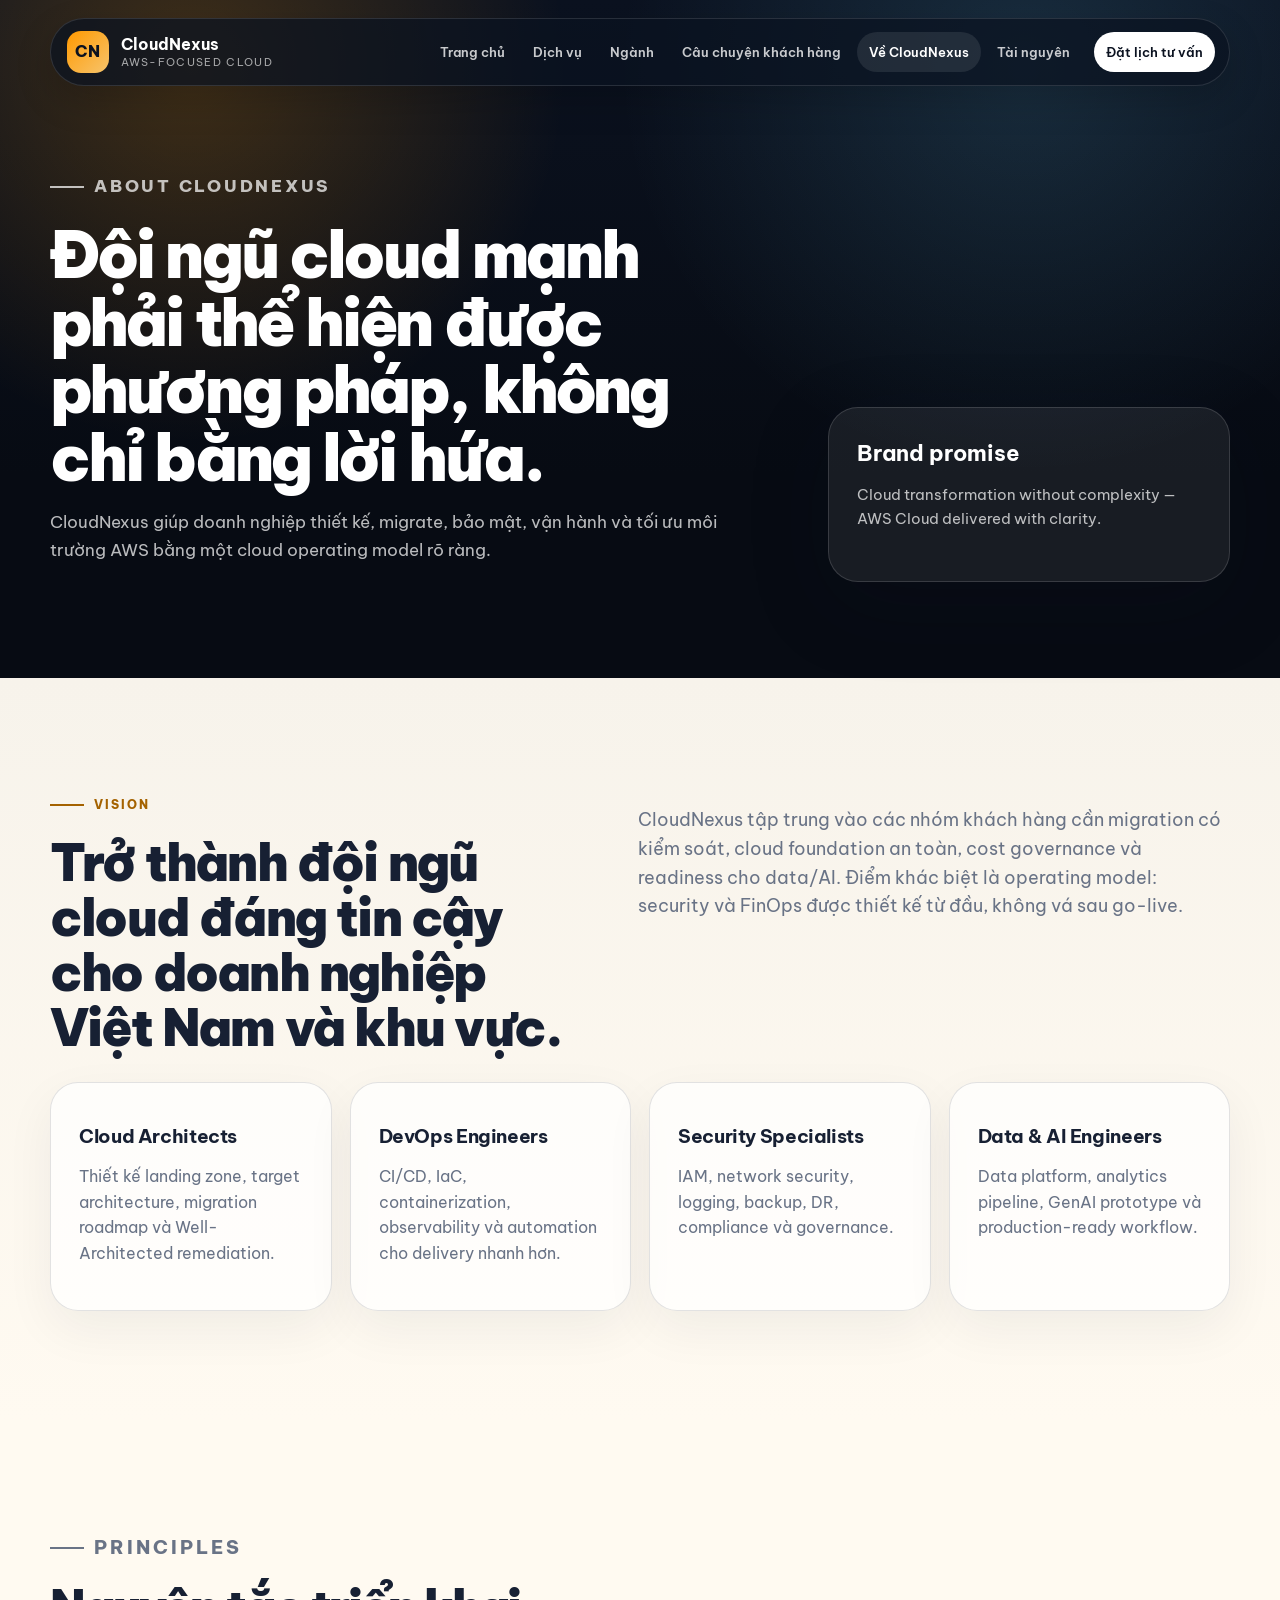
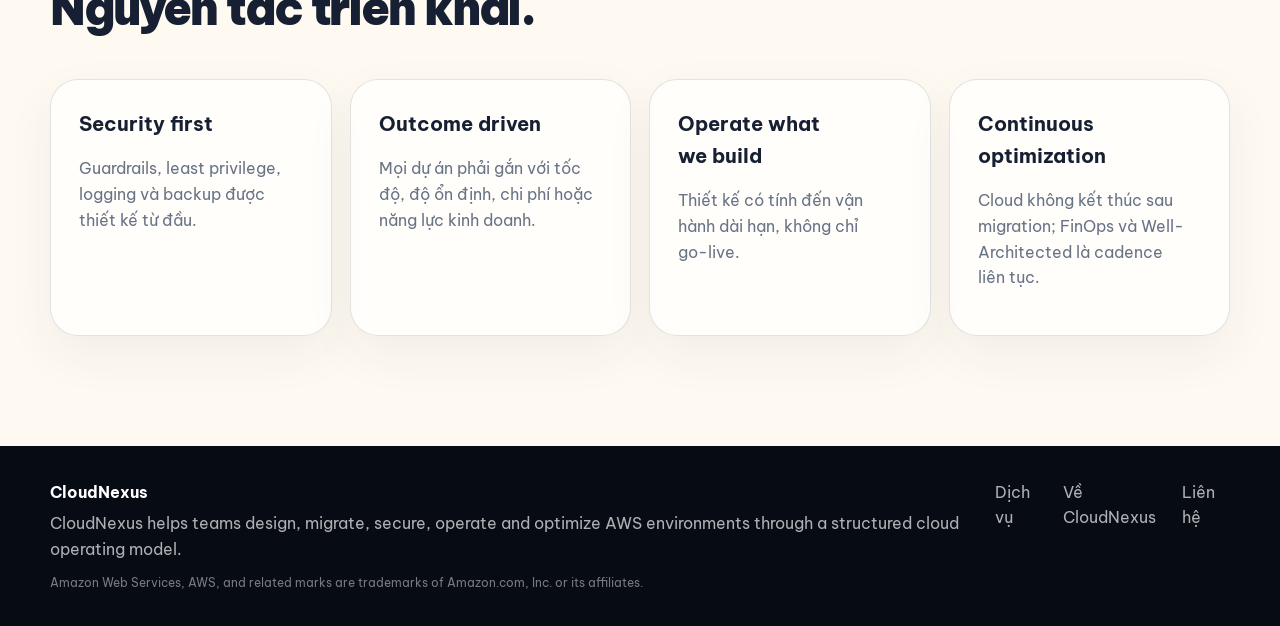
==== commit 07ea9639: "Update font weights and styles across multiple HTML and CSS files" ====
--- a/about.html
+++ b/about.html
@@ -1,6 +1,6 @@
 <!doctype html>
 <html lang="vi">
-<head><meta charset="utf-8"><meta name="viewport" content="width=device-width, initial-scale=1"><title>Về CloudNexus | AWS-focused Cloud Consulting</title><meta name="description" content="Vision, mission, team and delivery principles for CloudNexus AWS-focused cloud consulting."><link rel="preconnect" href="https://fonts.googleapis.com"><link rel="preconnect" href="https://fonts.gstatic.com" crossorigin><link href="https://fonts.googleapis.com/css2?family=Be+Vietnam+Pro:wght@400;500;600;700;800&family=Sora:wght@500;600;700;800&display=swap" rel="stylesheet"><link rel="stylesheet" href="css/style.css"><meta name="theme-color" content="#0b1220"></head>
+<head><meta charset="utf-8"><meta name="viewport" content="width=device-width, initial-scale=1"><title>Về CloudNexus | AWS-focused Cloud Consulting</title><meta name="description" content="Vision, mission, team and delivery principles for CloudNexus AWS-focused cloud consulting."><link rel="preconnect" href="https://fonts.googleapis.com"><link rel="preconnect" href="https://fonts.gstatic.com" crossorigin><link href="https://fonts.googleapis.com/css2?family=Be+Vietnam+Pro:wght@400;500;600;700;800;900&display=swap" rel="stylesheet"><link rel="stylesheet" href="css/style.css"><meta name="theme-color" content="#0b1220"></head>
 <body><header class="site-header" data-header><a class="brand" href="index.html"><span class="brand-mark">CN</span><span><strong>CloudNexus</strong><small>AWS-focused Cloud</small></span></a><button class="nav-toggle" type="button" aria-expanded="false" aria-controls="site-nav"><span></span><span></span></button><nav id="site-nav" class="site-nav"><a href="index.html">Trang chủ</a><a href="services.html">Dịch vụ</a><a href="industries.html">Ngành</a><a href="success-stories.html">Câu chuyện khách hàng</a><a class="is-active" href="about.html">Về CloudNexus</a><a href="resources.html">Tài nguyên</a><a class="nav-cta" href="contact.html">Đặt lịch tư vấn</a></nav></header>
 <main>
   <section class="page-hero section-dark"><div class="page-hero-grid"><div><p class="eyebrow"><span></span> About CloudNexus</p><h1>Đội ngũ cloud mạnh phải thể hiện được phương pháp, không chỉ bằng lời hứa.</h1><p>CloudNexus giúp doanh nghiệp thiết kế, migrate, bảo mật, vận hành và tối ưu môi trường AWS bằng một cloud operating model rõ ràng.</p></div><aside class="page-brief"><b>Brand promise</b><p>Cloud transformation without complexity — AWS Cloud delivered with clarity.</p></aside></div></section>
--- a/css/style.css
+++ b/css/style.css
@@ -12,15 +12,17 @@
   --white: #ffffff;
   --shadow: 0 24px 80px rgba(11, 18, 32, .18);
   --radius: 28px;
+  --font-main: "Be Vietnam Pro", system-ui, sans-serif;
 }
 
 * { box-sizing: border-box; }
 html { scroll-behavior: smooth; }
+section[id] { scroll-margin-top: 116px; }
 body {
   margin: 0;
   color: var(--text);
   background: var(--paper);
-  font-family: "Be Vietnam Pro", system-ui, sans-serif;
+  font-family: var(--font-main);
   line-height: 1.6;
   text-wrap: pretty;
 }
@@ -52,7 +54,7 @@
   display: grid; place-items: center;
   width: 42px; height: 42px;
   color: var(--ink);
-  font-family: Sora, sans-serif;
+  font-family: var(--font-main);
   font-weight: 800;
   border-radius: 14px;
   background: linear-gradient(135deg, var(--orange), var(--amber));
@@ -82,12 +84,13 @@
 .hero-grid, .about-grid, .contact-grid { display: grid; grid-template-columns: 1.04fr .96fr; gap: 70px; align-items: center; }
 .hero h1, .section h2 {
   margin: 0;
-  font-family: Sora, "Be Vietnam Pro", sans-serif;
-  font-size: clamp(42px, 6vw, 78px);
-  line-height: .98;
-  letter-spacing: -.055em;
-}
-.section h2 { font-size: clamp(34px, 4vw, 58px); color: inherit; }
+  font-family: var(--font-main);
+  font-size: clamp(40px, 5.6vw, 74px);
+  line-height: 1.06;
+  letter-spacing: -.045em;
+  font-weight: 900;
+}
+.section h2 { font-size: clamp(32px, 3.7vw, 54px); color: inherit; }
 .hero-lead, .section-heading p, .large { max-width: 720px; color: rgba(255,255,255,.72); font-size: clamp(16px, 1.45vw, 20px); }
 .section-heading p, .section-heading.dark p, .section:not(.section-dark):not(.section-ink) .section-heading p { color: var(--muted); }
 .eyebrow { display: inline-flex; align-items: center; gap: 10px; margin: 0 0 20px; color: var(--amber); font-size: 12px; font-weight: 800; letter-spacing: .16em; text-transform: uppercase; }
@@ -109,7 +112,7 @@
 .visual-card p, .metric-panel span { margin: 0 0 8px; font-size: 12px; letter-spacing: .12em; text-transform: uppercase; }
 .visual-card p { color: rgba(255,255,255,.56); }
 .metric-panel span { color: var(--muted); }
-.visual-card strong { font-family: Sora, sans-serif; font-size: clamp(22px, 2.2vw, 32px); }
+.visual-card strong { font-family: var(--font-main); font-size: clamp(22px, 2.2vw, 32px); }
 .node { position: absolute; z-index: 2; display: grid; place-items: center; width: 82px; height: 82px; border-radius: 24px; color: var(--ink); background: var(--white); font-weight: 900; box-shadow: 0 12px 30px rgba(0,0,0,.2); }
 .node-a { left: 52%; top: 38%; background: linear-gradient(135deg, var(--orange), var(--amber)); }
 .node-b { left: 12%; top: 50%; }
@@ -117,7 +120,7 @@
 .node-d { left: 23%; bottom: 13%; background: #dff7ff; }
 .metric-panel { position: absolute; z-index: 4; right: 38px; bottom: 38px; width: 250px; padding: 22px; border-radius: 24px; background: #fff; color: var(--ink); }
 .metric-panel div { display: flex; align-items: baseline; justify-content: space-between; border-top: 1px solid rgba(11,18,32,.1); padding-top: 12px; margin-top: 12px; }
-.metric-panel b { font-family: Sora, sans-serif; font-size: 28px; }
+.metric-panel b { font-family: var(--font-main); font-size: 28px; }
 .metric-panel small { color: var(--muted); }
 
 .architecture-visual {
@@ -162,7 +165,7 @@
 .architecture-header strong {
   display: block;
   color: var(--white);
-  font-family: Sora, sans-serif;
+  font-family: var(--font-main);
   font-size: clamp(24px, 2.5vw, 34px);
   line-height: 1.15;
 }
@@ -184,7 +187,7 @@
   letter-spacing: .14em;
   text-transform: uppercase;
 }
-.architecture-core b { font-family: Sora, sans-serif; text-align: center; }
+.architecture-core b { font-family: var(--font-main); text-align: center; }
 .architecture-grid {
   display: grid;
   grid-template-columns: repeat(4, 1fr);
@@ -200,13 +203,13 @@
 }
 .architecture-grid span {
   color: var(--amber);
-  font-family: Sora, sans-serif;
+  font-family: var(--font-main);
   font-size: 12px;
   font-weight: 900;
 }
 .architecture-grid b,
 .architecture-grid small { display: block; }
-.architecture-grid b { margin-top: 18px; font-family: Sora, sans-serif; }
+.architecture-grid b { margin-top: 18px; font-family: var(--font-main); }
 .architecture-grid small { margin-top: 4px; color: rgba(255,255,255,.58); }
 .architecture-status {
   display: grid;
@@ -230,7 +233,7 @@
   padding-left: 14px;
   border-left: 1px solid rgba(11,18,32,.1);
 }
-.status-row b { font-family: Sora, sans-serif; font-size: 24px; }
+.status-row b { font-family: var(--font-main); font-size: 24px; }
 .status-row small { color: var(--muted); }
 
 .trust-strip { display: flex; flex-wrap: wrap; justify-content: center; gap: 10px; padding: 24px; background: var(--ink-2); }
@@ -242,19 +245,19 @@
 .pain-grid { grid-template-columns: repeat(4, 1fr); }
 .pain-card, .industry-grid article, .story-card, .mission-card, .resource-list { border: 1px solid var(--line); border-radius: var(--radius); background: rgba(255,255,255,.62); box-shadow: 0 18px 50px rgba(17,26,46,.06); }
 .pain-card { padding: 24px; }
-.pain-card b { font-family: Sora, sans-serif; }
+.pain-card b { font-family: var(--font-main); }
 .pain-card p, .industry-grid p, .story-card p { color: var(--muted); }
 
 .service-grid { grid-template-columns: repeat(4, 1fr); }
 .service-card { min-height: 260px; padding: 26px; border: 1px solid rgba(255,255,255,.1); border-radius: 30px; background: rgba(255,255,255,.045); transition: .22s ease; }
 .service-card:hover { transform: translateY(-6px); background: rgba(255,255,255,.075); }
-.service-card span { color: var(--orange); font-family: Sora, sans-serif; font-weight: 800; }
-.service-card h3, .industry-grid h3, .story-card h3, .mission-card h3 { margin: 18px 0 10px; font-family: Sora, sans-serif; line-height: 1.16; }
+.service-card span { color: var(--orange); font-family: var(--font-main); font-weight: 800; }
+.service-card h3, .industry-grid h3, .story-card h3, .mission-card h3 { margin: 18px 0 10px; font-family: var(--font-main); line-height: 1.24; letter-spacing: -.02em; }
 .service-card p { color: rgba(255,255,255,.66); }
 
 .capability-system {
   display: grid;
-  grid-template-columns: 1.05fr 1fr 1fr;
+  grid-template-columns: repeat(3, 1fr);
   gap: 16px;
 }
 .capability-layer {
@@ -266,11 +269,16 @@
     linear-gradient(180deg, rgba(255,255,255,.075), rgba(255,255,255,.035));
 }
 .capability-layer.foundation,
+.capability-layer.security-governance,
 .capability-layer.data-ai {
-  grid-column: span 1;
   background:
     radial-gradient(circle at 20% 0%, rgba(255,153,0,.22), transparent 38%),
     linear-gradient(180deg, rgba(255,255,255,.09), rgba(255,255,255,.035));
+}
+.capability-layer.security-governance {
+  background:
+    radial-gradient(circle at 20% 0%, rgba(112,215,255,.18), transparent 40%),
+    linear-gradient(180deg, rgba(255,255,255,.085), rgba(255,255,255,.035));
 }
 .capability-layer span {
   color: var(--amber);
@@ -281,7 +289,7 @@
 }
 .capability-layer h3 {
   margin: 18px 0;
-  font-family: Sora, sans-serif;
+  font-family: var(--font-main);
   font-size: 22px;
   line-height: 1.18;
 }
@@ -305,7 +313,7 @@
 .steps { display: grid; grid-template-columns: repeat(6, 1fr); border: 1px solid var(--line); border-radius: 30px; overflow: hidden; background: var(--white); box-shadow: var(--shadow); }
 .steps div { padding: 26px 18px; border-right: 1px solid var(--line); }
 .steps div:last-child { border-right: 0; }
-.steps span { display: block; color: #a46200; font-family: Sora, sans-serif; font-weight: 800; }
+.steps span { display: block; color: #a46200; font-family: var(--font-main); font-weight: 800; }
 .steps p { margin: 10px 0 0; color: var(--muted); font-size: 13px; }
 
 .operating-model {
@@ -347,13 +355,13 @@
   color: var(--ink);
   border-radius: 14px;
   background: linear-gradient(135deg, var(--orange), var(--amber));
-  font-family: Sora, sans-serif;
+  font-family: var(--font-main);
   font-weight: 900;
 }
 .model-step b {
   display: block;
   margin-top: 26px;
-  font-family: Sora, sans-serif;
+  font-family: var(--font-main);
   font-size: 18px;
   line-height: 1.18;
 }
@@ -384,12 +392,13 @@
 .contact-form button { grid-column: 1 / -1; }
 
 .site-footer { display: flex; justify-content: space-between; gap: 24px; padding: 34px max(24px, calc((100vw - 1180px) / 2)); color: rgba(255,255,255,.68); background: #070b13; }
-.site-footer strong { color: var(--white); font-family: Sora, sans-serif; }
+.site-footer strong { color: var(--white); font-family: var(--font-main); }
 .site-footer p { margin: 6px 0 0; }
 .site-footer small { display: block; max-width: 680px; margin-top: 10px; color: rgba(255,255,255,.45); font-size: 12px; }
 .site-footer nav { display: flex; gap: 18px; }
 
-.reveal { opacity: 0; transform: translateY(24px); transition: opacity .7s ease, transform .7s ease; }
+.reveal,
+.reveal-enabled .reveal,
 .reveal.is-visible { opacity: 1; transform: none; }
 .hero .reveal { opacity: 1; transform: none; }
 
@@ -408,14 +417,15 @@
 .page-hero-grid { display: grid; grid-template-columns: 1.1fr .62fr; gap: 64px; align-items: end; }
 .page-hero h1 {
   margin: 0;
-  font-family: Sora, "Be Vietnam Pro", sans-serif;
-  font-size: clamp(42px, 5.4vw, 76px);
-  line-height: .98;
-  letter-spacing: -.055em;
+  font-family: var(--font-main);
+  font-size: clamp(40px, 5vw, 72px);
+  line-height: 1.06;
+  letter-spacing: -.045em;
+  font-weight: 900;
 }
 .page-hero p { max-width: 820px; color: rgba(255,255,255,.72); font-size: clamp(16px, 1.35vw, 20px); }
 .page-brief { padding: 28px; border: 1px solid rgba(255,255,255,.14); border-radius: 30px; background: rgba(255,255,255,.07); box-shadow: var(--shadow); }
-.page-brief b { display: block; font-family: Sora, sans-serif; font-size: 22px; }
+.page-brief b { display: block; font-family: var(--font-main); font-size: 22px; }
 .page-brief p { margin: 12px 0 22px; font-size: 15px; }
 .page-section { background: linear-gradient(180deg, var(--paper), #fffaf1); }
 
@@ -435,13 +445,13 @@
 }
 .offer-grid article { padding: 25px; }
 .offer-grid small, .resource-cards span, .industry-matrix span { color: #a46200; font-weight: 900; letter-spacing: .1em; text-transform: uppercase; }
-.offer-grid h3, .industry-matrix h3, .team-grid h3, .resource-cards h3 { margin: 14px 0 10px; font-family: Sora, sans-serif; line-height: 1.16; }
+.offer-grid h3, .industry-matrix h3, .team-grid h3, .resource-cards h3 { margin: 14px 0 10px; font-family: var(--font-main); line-height: 1.24; letter-spacing: -.02em; }
 .offer-grid p, .offer-grid li, .industry-matrix p, .industry-matrix dd, .team-grid p, .principle-grid p, .resource-cards p, .featured-resource p { color: var(--muted); }
 .offer-grid ul { margin: 18px 0 0; padding-left: 18px; }
 
 .timeline { display: grid; grid-template-columns: repeat(4, 1fr); gap: 16px; }
 .timeline div { padding: 26px; border: 1px solid rgba(255,255,255,.12); border-radius: 28px; background: rgba(255,255,255,.06); }
-.timeline b { font-family: Sora, sans-serif; color: var(--amber); }
+.timeline b { font-family: var(--font-main); color: var(--amber); }
 .timeline p { color: rgba(255,255,255,.68); }
 
 .industry-matrix { display: grid; grid-template-columns: repeat(2, 1fr); gap: 18px; }
@@ -452,22 +462,22 @@
 
 .case-feature { padding: 38px; margin-bottom: 22px; background: var(--white); }
 .case-feature small { color: #a46200; font-weight: 900; letter-spacing: .12em; text-transform: uppercase; }
-.case-feature h2 { margin: 10px 0 24px; font-family: Sora, sans-serif; font-size: clamp(32px, 4vw, 56px); line-height: 1; letter-spacing: -.045em; }
+.case-feature h2 { margin: 10px 0 24px; font-family: var(--font-main); font-size: clamp(32px, 4vw, 56px); line-height: 1.08; letter-spacing: -.035em; }
 .case-columns { display: grid; grid-template-columns: repeat(3, 1fr); gap: 18px; }
 .case-columns p { margin: 0; color: var(--muted); }
 .story-grid-deep { grid-template-columns: repeat(3, 1fr); }
 
 .about-story { display: grid; grid-template-columns: .9fr 1fr; gap: 56px; align-items: start; margin-bottom: 26px; }
-.about-story h2 { margin: 0; font-family: Sora, sans-serif; font-size: clamp(34px, 4vw, 58px); line-height: 1; letter-spacing: -.045em; }
+.about-story h2 { margin: 0; font-family: var(--font-main); font-size: clamp(34px, 4vw, 58px); line-height: 1.08; letter-spacing: -.035em; }
 .about-story > p { color: var(--muted); font-size: 18px; }
 .team-grid, .principle-grid { display: grid; grid-template-columns: repeat(4, 1fr); gap: 18px; }
 .team-grid article, .principle-grid article { padding: 28px; }
-.principle-grid b { font-family: Sora, sans-serif; font-size: 20px; }
+.principle-grid b { font-family: var(--font-main); font-size: 20px; }
 
 .resource-catalog { display: grid; grid-template-columns: .85fr 1.15fr; gap: 20px; align-items: start; }
 .featured-resource { padding: 34px; position: sticky; top: 120px; background: var(--ink); color: var(--white); }
 .featured-resource small { color: var(--amber); font-weight: 900; letter-spacing: .12em; text-transform: uppercase; }
-.featured-resource h2 { margin: 14px 0; font-family: Sora, sans-serif; font-size: clamp(30px, 3vw, 44px); line-height: 1; }
+.featured-resource h2 { margin: 14px 0; font-family: var(--font-main); font-size: clamp(30px, 3vw, 44px); line-height: 1.08; }
 .featured-resource p { color: rgba(255,255,255,.7); }
 .resource-cards { display: grid; grid-template-columns: repeat(2, 1fr); gap: 18px; }
 .resource-cards article { padding: 26px; }
@@ -518,8 +528,12 @@
   .architecture-header strong { font-size: 22px; }
   .architecture-core { padding: 18px; border-radius: 20px; }
   .architecture-grid { grid-template-columns: 1fr 1fr; gap: 10px; }
-  .architecture-grid div { min-height: 104px; padding: 14px; }
+  .architecture-grid div { min-height: auto; padding: 14px; }
+  .architecture-grid small { display: none; }
   .architecture-grid b { margin-top: 10px; }
+  .architecture-status { padding: 14px 16px; border-radius: 20px; }
+  .status-row b { font-size: 20px; }
+  .status-row small { font-size: 12px; }
   .visual-card-main { left: 20px; right: 20px; top: 26px; padding: 18px; }
   .visual-card strong { font-size: 21px; }
   .orbit { inset: 118px 34px 76px; }
